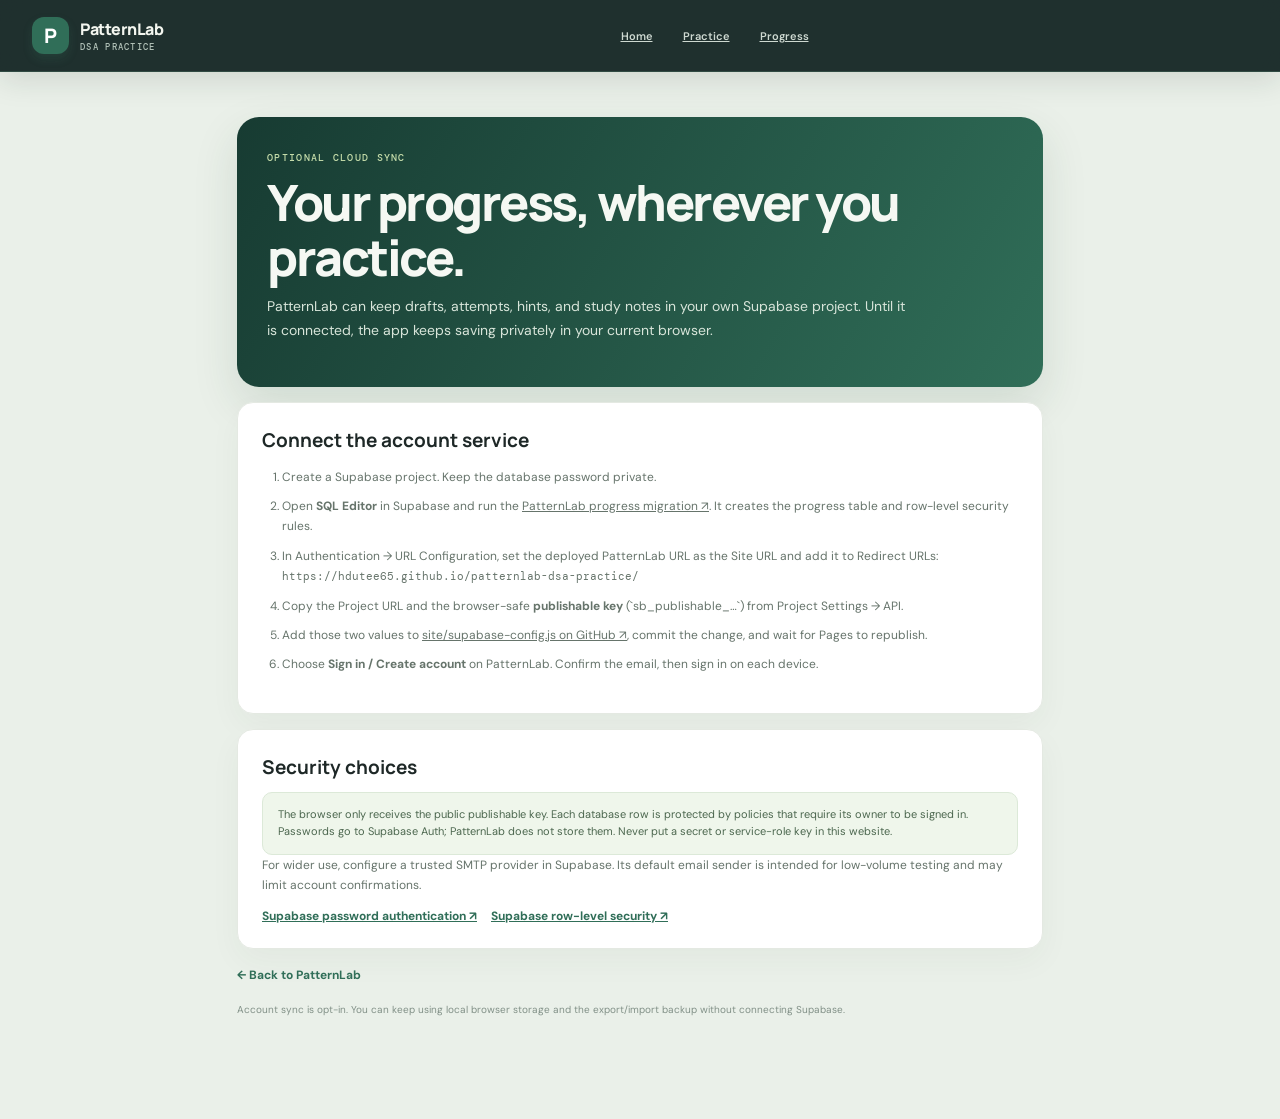
==== site/cloud-setup.html @ 3be05289 "Add account setup and JavaScript runner" ====
<!doctype html>
<html lang="en">
<head>
  <meta charset="utf-8"><meta name="viewport" content="width=device-width,initial-scale=1"><meta name="theme-color" content="#f4f5f2">
  <title>Account sync setup · PatternLab</title><link rel="preconnect" href="https://fonts.googleapis.com"><link rel="preconnect" href="https://fonts.gstatic.com" crossorigin><link rel="stylesheet" href="./styles.css">
  <style>
    .setup-page{max-width:850px;margin:45px auto;padding:0 22px 48px}.setup-hero{padding:30px;border-radius:22px;background:linear-gradient(120deg,#173b32,#306e58);color:#f5f8f3;box-shadow:0 18px 45px #1c493020}.setup-hero .section-kicker{color:#c5dcaa}.setup-hero h1{font-size:clamp(32px,6vw,50px);margin:10px 0}.setup-hero p{max-width:640px;color:#d8e5da;line-height:1.7}.setup-card{margin-top:15px;padding:24px;background:white;border:1px solid #e4e9e2;border-radius:16px;box-shadow:0 12px 32px #263b2b0b}.setup-card h2{font:700 19px Manrope;margin:0 0 12px}.setup-card p,.setup-card li{color:#66746b;font-size:12px;line-height:1.7}.setup-card ol{padding-left:20px}.setup-card li+li{margin-top:9px}.setup-card code{font:11px 'DM Mono',monospace;overflow-wrap:anywhere}.setup-code{padding:14px;background:#20292b;border-radius:10px;color:#dce8df;overflow:auto;font:11px/1.7 'DM Mono',monospace}.security-callout{padding:13px 15px;border:1px solid #dce9d8;border-radius:10px;background:#eff6eb;color:#4c674f;font-size:11px;line-height:1.6}.setup-links{display:flex;gap:14px;flex-wrap:wrap}.setup-links a,.setup-back{color:#306e58;font-size:12px;font-weight:700}.setup-back{display:inline-block;margin-top:18px;text-decoration:none}.setup-footer{margin-top:20px;color:#819087;font-size:10px}
    @media(max-width:620px){.setup-page{margin:22px auto;padding:0 14px 30px}.setup-hero,.setup-card{padding:20px}.setup-hero{border-radius:17px}}
  </style>
</head>
<body>
  <header class="topbar"><a class="brand" href="./index.html"><span class="brand-mark">P</span><span class="brand-copy"><strong>PatternLab</strong><small>DSA PRACTICE</small></span></a><nav class="main-nav" aria-label="Main navigation"><a class="nav-link" href="./index.html">Home</a><a class="nav-link" href="./practice.html">Practice</a><a class="nav-link" href="./progress.html">Progress</a></nav></header>
  <main class="setup-page">
    <section class="setup-hero"><span class="section-kicker">OPTIONAL CLOUD SYNC</span><h1>Your progress, wherever you practice.</h1><p>PatternLab can keep drafts, attempts, hints, and study notes in your own Supabase project. Until it is connected, the app keeps saving privately in your current browser.</p></section>
    <section class="setup-card"><h2>Connect the account service</h2><ol><li>Create a Supabase project. Keep the database password private.</li><li>Open <strong>SQL Editor</strong> in Supabase and run the <a href="https://github.com/hdutee65/patternlab-dsa-practice/blob/main/supabase/migrations/20261110000100_patternlab_progress.sql" target="_blank" rel="noreferrer">PatternLab progress migration ↗</a>. It creates the progress table and row-level security rules.</li><li>In Authentication → URL Configuration, set the deployed PatternLab URL as the Site URL and add it to Redirect URLs: <code>https://hdutee65.github.io/patternlab-dsa-practice/</code></li><li>Copy the Project URL and the browser-safe <strong>publishable key</strong> (`sb_publishable_…`) from Project Settings → API.</li><li>Add those two values to <a href="https://github.com/hdutee65/patternlab-dsa-practice/edit/main/site/supabase-config.js" target="_blank" rel="noreferrer">site/supabase-config.js on GitHub ↗</a>, commit the change, and wait for Pages to republish.</li><li>Choose <strong>Sign in / Create account</strong> on PatternLab. Confirm the email, then sign in on each device.</li></ol></section>
    <section class="setup-card"><h2>Security choices</h2><div class="security-callout">The browser only receives the public publishable key. Each database row is protected by policies that require its owner to be signed in. Passwords go to Supabase Auth; PatternLab does not store them. Never put a secret or service-role key in this website.</div><p>For wider use, configure a trusted SMTP provider in Supabase. Its default email sender is intended for low-volume testing and may limit account confirmations.</p><div class="setup-links"><a href="https://supabase.com/docs/guides/auth/passwords" target="_blank" rel="noreferrer">Supabase password authentication ↗</a><a href="https://supabase.com/docs/guides/database/postgres/row-level-security" target="_blank" rel="noreferrer">Supabase row-level security ↗</a></div></section>
    <a class="setup-back" href="./index.html">← Back to PatternLab</a><p class="setup-footer">Account sync is opt-in. You can keep using local browser storage and the export/import backup without connecting Supabase.</p>
  </main>
</body>
</html>
---- site/styles.css ----
@import url('https://fonts.googleapis.com/css2?family=DM+Mono:wght@400;500&family=DM+Sans:wght@400;500;600;700&family=Manrope:wght@400;500;600;700;800&display=swap');
:root{color-scheme:light;--ink:#1e2827;--muted:#77817d;--paper:#f2f4f0;--panel:#fff;--line:#e5e9e3;--green:#306e58;--mint:#eaf4ed;--lime:#cde580;--orange:#bf7148;--shadow:0 12px 30px rgba(43,57,48,.055)}*{box-sizing:border-box}body{margin:0;background:radial-gradient(ellipse at 3% 0%,#e6eee4 0,transparent 30%),var(--paper);color:var(--ink);font-family:'DM Sans',sans-serif;font-size:14px}a{color:inherit}.topbar{height:72px;padding:0 max(calc((100vw - 1400px)/2),32px);display:flex;align-items:center;justify-content:space-between;border-bottom:1px solid #e2e7e0;background:rgba(250,251,248,.84);backdrop-filter:blur(12px);position:sticky;top:0;z-index:10}.brand{display:flex;align-items:center;gap:11px;text-decoration:none}.brand-mark{width:37px;height:37px;background:var(--green);border-radius:12px;color:white;display:grid;place-items:center;font:800 20px Manrope;box-shadow:0 5px 10px #306e5838}.brand-copy{display:grid;gap:1px}.brand-copy strong{font:800 16px Manrope;letter-spacing:-.5px}.brand-copy small{font:500 9px 'DM Mono',monospace;letter-spacing:1.3px;color:var(--muted)}.topbar-center{font-size:12px;color:#64706a;display:flex;gap:9px;align-items:center}.live-dot,.library-dot{width:7px;height:7px;background:#54a179;border-radius:100%;box-shadow:0 0 0 3px #54a17920}.topbar-divider{color:#c2c9c1}.topbar-right{display:flex;align-items:center;gap:9px;font-size:12px;font-weight:600}.profile-avatar{width:31px;height:31px;border-radius:50%;display:grid;place-items:center;background:#e8e4d7;color:#566247;font:700 10px 'DM Mono',monospace}main{max-width:1400px;margin:0 auto;padding:48px 32px 28px}.welcome-row{display:flex;justify-content:space-between;align-items:flex-end;margin-bottom:29px;gap:20px}.eyebrow,.section-kicker{font:500 10px 'DM Mono',monospace;letter-spacing:1.3px;color:#738078}.eyebrow{display:flex;align-items:center;gap:9px}.eyebrow-line{height:1px;width:22px;background:#a4b995}h1,h2,p{margin-top:0}h1{font:800 clamp(34px,4vw,52px)/1.1 Manrope;letter-spacing:-2.5px;margin:14px 0 11px}h1 em{color:var(--green);font-style:normal}.welcome-copy{margin:0;color:#77817d;font-size:14px}.welcome-note{display:flex;align-items:flex-start;gap:12px;background:#edf2e9;border:1px solid #e2e9de;border-radius:14px;padding:15px 17px;width:310px;margin-bottom:2px}.note-icon{color:var(--green);font-size:18px}.welcome-note strong{font-size:12px}.welcome-note p{font-size:11px;color:#77817d;line-height:1.5;margin:4px 0 0}.stats-grid{display:grid;grid-template-columns:repeat(4,1fr);gap:13px;margin-bottom:17px}.stat-card,.panel{background:var(--panel);border:1px solid var(--line);border-radius:16px;box-shadow:var(--shadow)}.stat-card{min-height:109px;padding:16px 18px;position:relative;overflow:hidden}.stat-label,.example-label,.complexity-label{display:block;font:500 9px 'DM Mono',monospace;letter-spacing:1.1px;color:#8a948d}.stat-card strong{font:700 27px Manrope;display:block;margin:8px 0 1px;letter-spacing:-.8px}.stat-card small{color:#929b95;font-size:10px}.stat-card-accent{background:#edf4ed;border-color:#e1eade}.stat-card-accent:after{content:'◷';position:absolute;right:17px;top:18px;color:#8ba88d;font-size:26px}.practice-layout{display:grid;grid-template-columns:310px minmax(0,1fr);gap:16px;align-items:start}.library-panel{padding:20px 15px 12px;position:sticky;top:89px}.panel-heading,.progress-heading,.results-heading,.problem-topline{display:flex;align-items:center;justify-content:space-between;gap:12px}.panel-heading{padding:0 4px 14px}.panel h2,.problem-panel h2,.results-panel h2,.progress-section h2{font:700 20px Manrope;letter-spacing:-.7px;margin:5px 0 0}.count-pill{padding:5px 9px;background:#f1f4ef;border-radius:999px;color:#77817d;font:500 10px 'DM Mono',monospace}.search-box{height:39px;border:1px solid var(--line);border-radius:10px;display:flex;align-items:center;gap:9px;padding:0 11px;color:#7d8981}.search-box>span{font-size:20px;line-height:1}.search-box input{width:100%;border:0;background:none;outline:0;font:12px 'DM Sans';color:var(--ink)}.filter-row{display:flex;gap:6px;overflow:auto;padding:12px 0 9px;scrollbar-width:none}.filter-button{white-space:nowrap;border:1px solid transparent;border-radius:999px;background:#f4f6f2;padding:6px 9px;color:#748078;font:500 10px 'DM Sans';cursor:pointer}.filter-button.active{background:#e6f1e8;border-color:#d9e8da;color:var(--green);font-weight:700}.challenge-list{display:grid;gap:5px;max-height:481px;overflow:auto;padding-right:2px}.challenge-item{width:100%;border:1px solid transparent;border-radius:11px;background:transparent;text-align:left;padding:10px 10px;display:flex;align-items:center;gap:10px;cursor:pointer;color:var(--ink);transition:background .15s,border-color .15s}.challenge-item:hover{background:#f7f8f5}.challenge-item.active{background:#edf4ed;border-color:#dfe9dd}.item-index{width:27px;height:27px;flex:0 0 auto;border-radius:8px;background:#f0f3ef;color:#758079;display:grid;place-items:center;font:500 10px 'DM Mono',monospace}.challenge-item.active .item-index{background:#dceade;color:var(--green)}.item-copy{min-width:0;flex:1}.item-title{font-size:11px;font-weight:700;white-space:nowrap;overflow:hidden;text-overflow:ellipsis}.item-sub{display:flex;gap:7px;margin-top:4px;align-items:center;font-size:9px;color:#929b95}.item-status{color:#4e976e;font-size:13px}.library-foot{border-top:1px solid #edf0eb;margin-top:12px;padding:12px 3px 1px;display:flex;align-items:center;gap:8px;color:#8b958e;font-size:10px}.library-dot{width:6px;height:6px}.work-panel{display:grid;gap:14px}.problem-panel{padding:22px 23px 19px;background:linear-gradient(115deg,#fff 70%,#f7faf5)}.problem-topline{align-items:flex-start}.problem-panel h2{font-size:23px}.problem-badges{display:flex;align-items:center;gap:8px}.difficulty-pill{border-radius:999px;padding:6px 9px;background:#f1f3ef;color:#7d877f;font:500 9px 'DM Mono',monospace;text-transform:uppercase;white-space:nowrap}.difficulty-pill.easy{background:#eaf3e9;color:#3a805c}.difficulty-pill.medium{background:#fff0dd;color:#a56a2c}.source-link{font-size:10px;font-weight:700;color:var(--green);text-decoration:none;padding:6px 9px;border-radius:8px;background:#f1f6f0;white-space:nowrap}.source-link:hover{background:#e4efe4}.problem-prompt{font-size:13px;line-height:1.65;color:#66716b;margin:16px 0}.problem-bottom{display:flex;align-items:center;gap:11px;padding:12px 13px;border-radius:11px;background:#f7f8f5}.complexity-icon{width:29px;height:29px;border-radius:8px;display:grid;place-items:center;background:#e7f0e6;color:var(--green);font:italic 18px Georgia}.complexity-label{font-size:8px}.problem-bottom p{font-size:11px;color:#657169;margin:4px 0 0}.example-row{margin-top:14px;display:grid;grid-template-columns:minmax(0,1fr) 18px minmax(0,1fr);gap:8px;align-items:center}.example-row>div:not(.example-arrow){min-width:0;background:#f7f8f5;border-radius:10px;padding:9px 11px}.example-label{font-size:8px;margin-bottom:6px}.example-row code{font:10px 'DM Mono',monospace;color:#47554c;display:block;white-space:nowrap;overflow:hidden;text-overflow:ellipsis}.example-arrow{color:#93a295;text-align:center}.editor-panel{overflow:hidden}.editor-toolbar{height:47px;border-bottom:1px solid #303a3d;background:#20292b;color:#d6dfd9;display:flex;align-items:center;justify-content:space-between;padding:0 15px}.file-tab{height:100%;display:flex;align-items:center;gap:8px;border-bottom:2px solid #a9c585;padding:0 4px;font:11px 'DM Mono',monospace}.python-mark{color:#b9c777;font-weight:700}.editor-meta{display:flex;align-items:center;gap:13px}.editor-live{display:flex;align-items:center;gap:6px;color:#94a49a;font:8px 'DM Mono',monospace;letter-spacing:.6px}.editor-live span{width:6px;height:6px;border-radius:100%;background:#8bc891}.text-button{border:0;background:none;color:#b0bdb4;font:10px 'DM Sans';cursor:pointer}.text-button:hover{color:white}.editor-wrap{display:grid;grid-template-columns:43px 1fr;background:#20292b;min-height:287px;max-height:390px;overflow:auto}.line-numbers{padding:15px 10px 15px 0;text-align:right;color:#66757a;font:11px/1.7 'DM Mono',monospace;white-space:pre}.editor-wrap textarea{border:0;resize:vertical;min-height:287px;width:100%;outline:0;background:transparent;padding:15px 14px;color:#e0e8de;tab-size:4;white-space:pre;overflow:auto;font:11px/1.7 'DM Mono',monospace;caret-color:#cbdf8a}.editor-wrap textarea::selection{background:#45614f}.editor-footer{min-height:56px;border-top:1px solid #303a3d;background:#20292b;padding:9px 12px 9px 15px;display:flex;align-items:center;justify-content:space-between;gap:12px;color:#91a097;font-size:10px}.editor-actions{display:flex;align-items:center;gap:7px}.timer{display:flex;align-items:center;gap:6px;font:10px 'DM Mono',monospace;color:#becabf;padding:0 6px}.timer-dot{width:6px;height:6px;border-radius:50%;background:#7c8e81}.timer.running .timer-dot{background:#d49863;box-shadow:0 0 0 3px #d4986329}.button{border:1px solid #44514a;border-radius:8px;padding:8px 10px;background:#293431;color:#c7d1ca;font:600 10px 'DM Sans';cursor:pointer;transition:.15s}.button:hover{filter:brightness(1.15)}.button:disabled{opacity:.55;cursor:wait}.button-primary{border-color:#adc775;background:#bfd785;color:#203128;padding:9px 12px}.button-primary span+span{margin-left:8px}.button-quiet{background:transparent}.results-panel{padding:16px 18px}.results-heading{margin-bottom:11px}.results-panel h2{font-size:16px}.result-summary{font:500 10px 'DM Mono',monospace;color:#839087}.results-list{display:grid;grid-template-columns:repeat(2,minmax(0,1fr));gap:7px}.empty-result{grid-column:1/-1;border:1px dashed #dce3da;background:#fafbf9;border-radius:9px;padding:12px;display:flex;gap:8px;align-items:center;color:#8a948d;font-size:11px}.empty-check{color:#75a480}.case-card{padding:9px 10px;background:#f7f8f5;border:1px solid #edf0eb;border-radius:9px;display:flex;align-items:center;justify-content:space-between;gap:8px}.case-card.pass{background:#f0f7f0;border-color:#deebdc}.case-card.fail{background:#fbf2ed;border-color:#f0e2d9}.case-name{font-size:10px;font-weight:700}.case-detail{font:9px 'DM Mono',monospace;color:#718078;margin-top:4px;white-space:nowrap;overflow:hidden;text-overflow:ellipsis;max-width:320px}.case-mark{font-size:14px;color:#5c9a6d}.case-card.fail .case-mark{color:#bf7148}.progress-section{margin-top:16px;padding:19px 21px}.progress-heading{margin-bottom:15px}.progress-section h2{font-size:18px}.progress-caption{font-size:10px;color:#9aa39d}.category-progress{display:grid;grid-template-columns:repeat(4,minmax(0,1fr));gap:13px}.progress-card{border:1px solid #edf0eb;background:#fbfcfa;border-radius:11px;padding:12px}.progress-card-top{display:flex;justify-content:space-between;gap:8px;font-size:10px;font-weight:700}.progress-card-top span+span{font:9px 'DM Mono',monospace;color:#818d84}.progress-track{height:5px;background:#e9eee8;border-radius:9px;margin-top:10px;overflow:hidden}.progress-fill{height:100%;border-radius:9px;background:#78a47d;transition:width .45s}.progress-empty{grid-column:1/-1;padding:14px;border:1px dashed #dce3da;border-radius:10px;color:#8b958e;font-size:11px;text-align:center}.site-footer{display:flex;justify-content:space-between;padding:19px 3px 0;color:#98a19b;font-size:10px}.toast{position:fixed;bottom:21px;left:50%;transform:translate(-50%,15px);padding:11px 15px;background:#26332b;color:#f4f7f2;border-radius:10px;box-shadow:0 12px 30px #18271e40;opacity:0;pointer-events:none;transition:.22s;z-index:20;font-size:11px}.toast.visible{opacity:1;transform:translate(-50%,0)}.sr-only{position:absolute;width:1px;height:1px;padding:0;margin:-1px;overflow:hidden;clip:rect(0,0,0,0);white-space:nowrap;border:0}button:focus-visible,a:focus-visible,input:focus-visible,textarea:focus-visible{outline:2px solid #80a98a;outline-offset:2px}
@media(max-width:1000px){.practice-layout{grid-template-columns:270px minmax(0,1fr)}.category-progress{grid-template-columns:repeat(2,minmax(0,1fr))}.profile-name{display:none}}
@media(max-width:760px){.topbar{height:62px;padding:0 18px}.topbar-center{display:none}main{padding:30px 16px 22px}.welcome-row{align-items:flex-start;flex-direction:column}.welcome-note{width:100%}.stats-grid{grid-template-columns:repeat(2,1fr);gap:9px}.stat-card{min-height:96px;padding:13px}.practice-layout{grid-template-columns:1fr}.library-panel{position:static}.challenge-list{max-height:230px;grid-template-columns:repeat(2,minmax(0,1fr));align-content:start}.challenge-item{padding:8px}.problem-panel{padding:17px}.problem-panel h2{font-size:19px}.editor-footer{align-items:flex-start;flex-direction:column}.editor-actions{width:100%;justify-content:flex-end;flex-wrap:wrap}.results-list{grid-template-columns:1fr}.category-progress{grid-template-columns:repeat(2,minmax(0,1fr))}.progress-section{padding:16px}.progress-caption{max-width:120px;text-align:right;line-height:1.4}.site-footer{gap:9px;flex-direction:column}}
@media(max-width:420px){.problem-badges{flex-direction:column;align-items:flex-end}.example-row{grid-template-columns:minmax(0,1fr) 13px minmax(0,1fr)}.example-row>div:not(.example-arrow){padding:8px}.category-progress{grid-template-columns:1fr}.challenge-list{grid-template-columns:1fr}.editor-actions{justify-content:flex-start}.timer{padding-left:0}}

.student-section{margin-top:16px;padding:21px}.student-section h2{font-size:18px;margin:7px 0 0}.student-pack-link{font-size:11px;color:var(--green);font-weight:700;text-decoration:none}.student-pack-link:hover{text-decoration:underline}.student-cards{display:grid;grid-template-columns:repeat(3,minmax(0,1fr));gap:12px}.student-card{display:flex;gap:11px;padding:15px;border:1px solid #e9eee7;border-radius:12px;background:linear-gradient(140deg,#fbfcfa,#f6f8f4);min-height:138px}.student-icon{flex:0 0 34px;width:34px;height:34px;border-radius:10px;display:grid;place-items:center;background:#e7efe8;color:#315f4f;font:700 10px 'DM Mono',monospace}.azure-icon{background:#e8eff7;color:#416a96}.learn-icon{background:#f4ede3;color:#9e6e36;font-size:18px}.student-card strong{font-size:12px}.student-card p{font-size:10px;line-height:1.6;color:#718078;margin:7px 0}.student-card a{font-size:10px;font-weight:700;color:var(--green);text-decoration:none}.student-card a:hover{text-decoration:underline}.student-footnote{font-size:9px;color:#909b93;margin:13px 0 0}@media(max-width:760px){.student-section{padding:16px}.student-section .progress-heading{align-items:flex-start;flex-direction:column;gap:9px}.student-cards{grid-template-columns:1fr}.student-card{min-height:0}}

/* Study memory and guided-practice panels */
.tutor-panel{padding:19px 21px;background:linear-gradient(145deg,#fff 0%,#f6faf5 100%);border-color:#e1ebe0}.tutor-heading,.tutor-actions,.reflection-footer{display:flex;align-items:center;justify-content:space-between;gap:12px}.tutor-heading{margin-bottom:14px}.tutor-heading h2{font-size:18px;margin:6px 0 0}.tutor-badge{font:9px 'DM Mono',monospace;letter-spacing:.08em;color:#467360;background:#eaf2e9;padding:7px 9px;border-radius:20px}.tutor-observation{white-space:pre-line;padding:12px 14px;border-left:3px solid #78a47d;background:#f3f7f1;border-radius:0 10px 10px 0;color:#394a3e;font-size:12px;line-height:1.65}.tutor-question{margin:15px 0 10px}.tutor-label{font:9px 'DM Mono',monospace;letter-spacing:.1em;color:#89958b}.tutor-label span{letter-spacing:0;text-transform:none;font-family:inherit}.tutor-question p{font-size:12px;line-height:1.6;color:#34443a;margin:6px 0}.tutor-actions{justify-content:flex-start}.hint-count{font-size:10px;color:#87928a}.connection-block{margin-top:16px}.connection-list{display:grid;grid-template-columns:repeat(2,minmax(0,1fr));gap:9px;margin-top:8px}.connection-card{appearance:none;text-align:left;background:#fff;border:1px solid #e7ede5;border-radius:10px;padding:10px 12px;cursor:pointer;transition:transform .15s,border-color .15s}.connection-card:hover{transform:translateY(-1px);border-color:#9db9a0}.connection-card strong{display:block;font-size:11px;color:#334238}.connection-card strong span{color:#7da181}.connection-card small{display:block;color:#758178;font-size:10px;line-height:1.5;margin-top:5px}.reflection-block{margin-top:16px;padding-top:14px;border-top:1px solid #e9eee7}.reflection-block textarea{display:block;width:100%;resize:vertical;min-height:58px;margin-top:7px;border:1px solid #e3e9e1;border-radius:9px;padding:10px 11px;font:11px inherit;color:#35433a;background:#fff}.reflection-footer{margin-top:7px}.reflection-footer>span{font-size:10px;color:#8a958c}.tutor-panel button:disabled{opacity:.6;cursor:default}.memory-tools{display:flex;gap:7px;align-items:center}.import-button{display:inline-flex;align-items:center;cursor:pointer}.memory-note{font-size:10px;color:#8c978f;margin:6px 0 0}.activity-heading{display:flex;align-items:center;justify-content:space-between;margin:20px 0 8px}.activity-list{display:grid;grid-template-columns:repeat(2,minmax(0,1fr));gap:8px}.activity-item{display:flex;gap:9px;align-items:flex-start;padding:10px 11px;border:1px solid #edf0eb;background:#fbfcfa;border-radius:10px}.activity-dot{width:7px;height:7px;flex:0 0 7px;border-radius:50%;margin-top:4px;background:#79a17d}.activity-item strong{display:block;font-size:10px;color:#455248}.activity-item small{display:block;margin-top:4px;font-size:9px;color:#929c94}.progress-section .progress-heading{align-items:center}.progress-section .progress-heading>div:first-child{min-width:0}.progress-section .progress-heading .memory-tools{flex-shrink:0}
@media(max-width:760px){.connection-list,.activity-list{grid-template-columns:1fr}.progress-section .progress-heading{align-items:flex-start;flex-direction:column;gap:10px}.memory-tools{flex-wrap:wrap}.tutor-panel{padding:16px}}
.tutor-principle{margin-top:12px;padding:10px 12px;background:#fff;border:1px solid #e9eee7;border-radius:9px}.tutor-principle p{font-size:11px;color:#607066;line-height:1.55;margin:5px 0 0}

/* Clear page navigation and a real home dashboard */
[hidden]{display:none!important}.topbar{gap:18px}.main-nav{display:flex;align-items:center;gap:4px;margin:0 auto}.nav-link{border:1px solid transparent;background:transparent;border-radius:9px;padding:9px 12px;color:#758078;font:600 11px 'DM Sans',sans-serif;cursor:pointer;white-space:nowrap}.nav-link:hover{background:#f1f4ef;color:#35483c}.nav-link.active{background:#e8f1e7;border-color:#dfeadd;color:var(--green)}.hero-actions{display:flex;align-items:center;gap:12px;margin-top:19px}.hero-actions .button{font-size:12px;padding:11px 14px}.hero-secondary{border:0;background:transparent;color:var(--green);font:700 11px 'DM Sans',sans-serif;cursor:pointer;padding:10px 4px}.hero-secondary:hover{text-decoration:underline}.home-dashboard{display:grid;gap:14px;margin-bottom:18px}.resume-card{display:flex;align-items:center;gap:14px;padding:16px 18px;background:#fff;border:1px solid var(--line);border-radius:16px;box-shadow:var(--shadow)}.resume-icon{width:41px;height:41px;border-radius:12px;display:grid;place-items:center;background:#eaf3e9;color:var(--green);font-size:21px}.resume-copy{flex:1;min-width:0}.resume-copy h2{font:700 17px Manrope;letter-spacing:-.5px;margin:5px 0}.resume-copy p{font-size:11px;color:#7c8780;margin:0;line-height:1.5}.resume-card .button{font-size:11px;white-space:nowrap}.home-shortcuts{display:grid;grid-template-columns:repeat(3,minmax(0,1fr));gap:12px}.shortcut-card{position:relative;min-height:118px;text-align:left;display:flex;flex-direction:column;align-items:flex-start;gap:8px;padding:15px;background:linear-gradient(135deg,#fff,#f8faf7);border:1px solid var(--line);border-radius:14px;cursor:pointer;transition:transform .16s,border-color .16s,box-shadow .16s}.shortcut-card:hover{transform:translateY(-2px);border-color:#b7cbb6;box-shadow:0 9px 20px #2b39300c}.shortcut-symbol{width:28px;height:28px;display:grid;place-items:center;border-radius:9px;background:#eaf2e9;color:var(--green);font-size:15px}.shortcut-card strong{font:700 12px Manrope;color:#2e3b34}.shortcut-card small{font-size:10px;color:#849087}.shortcut-arrow{position:absolute;right:14px;top:18px;color:#7da181}.patterns-view{padding:22px}.patterns-heading{display:flex;justify-content:space-between;align-items:flex-start;gap:18px;margin-bottom:18px}.patterns-heading h2{font:700 24px Manrope;letter-spacing:-.8px;margin:6px 0}.patterns-heading p{font-size:12px;color:#79847c;margin:0;line-height:1.6}.pattern-catalog{display:grid;grid-template-columns:repeat(2,minmax(0,1fr));gap:13px}.pattern-group{padding:15px;border:1px solid #e9eee7;border-radius:13px;background:#fcfdfb}.pattern-group-heading{display:flex;justify-content:space-between;padding:0 2px 10px}.pattern-group-heading h3{font:700 15px Manrope;letter-spacing:-.3px;margin:5px 0}.pattern-group-heading p{font-size:10px;line-height:1.5;color:#839087;margin:0}.pattern-problem-list{display:grid;gap:6px}.pattern-problem{width:100%;display:flex;align-items:center;justify-content:space-between;gap:8px;text-align:left;border:1px solid #edf0eb;background:#fff;border-radius:9px;padding:10px 11px;color:#37443b;cursor:pointer}.pattern-problem:hover{border-color:#b9ceb8;background:#f8fbf7}.pattern-problem strong{display:block;font-size:11px}.pattern-problem small{display:block;margin-top:4px;color:#8a958d;font:9px 'DM Mono',monospace}.pattern-problem>span+span{color:var(--green);font-size:14px}.file-warning{padding:10px 16px;text-align:center;background:#fff5df;border-bottom:1px solid #f0e3c0;color:#785928;font-size:12px}.file-warning a{font-weight:700;color:#5e7d48}
@media(max-width:1000px){.topbar{gap:10px}.main-nav{gap:1px}.nav-link{padding:8px 9px}.topbar-center{font-size:10px}.pattern-catalog{grid-template-columns:1fr}}
@media(max-width:760px){.topbar{height:auto;min-height:0;padding:10px 14px;display:flex;flex-wrap:wrap;gap:8px 10px}.brand{order:1}.topbar-right{order:2;margin-left:auto}.main-nav{order:3;width:100%;margin:0;justify-content:space-between;border-top:1px solid #edf0eb;padding-top:7px}.nav-link{flex:1;padding:9px 5px;font-size:11px}.topbar-center{display:none}.welcome-row{padding-top:4px}.hero-actions{flex-wrap:wrap}.home-shortcuts{grid-template-columns:1fr}.shortcut-card{min-height:88px}.resume-card{align-items:flex-start;flex-wrap:wrap}.resume-copy{flex-basis:calc(100% - 58px)}.resume-card>.button{margin-left:55px}.patterns-view{padding:16px}.patterns-heading{flex-direction:column}.patterns-heading h2{font-size:20px}.pattern-catalog{grid-template-columns:1fr}.pattern-group{padding:13px}}
@media(max-width:420px){.nav-link{font-size:10px}.hero-actions{align-items:flex-start;flex-direction:column}.resume-card>.button{margin-left:0}.resume-card{gap:10px}}

/* Ambient Unsplash photo rotation, kept faint behind readable cards. */
body{isolation:isolate;background:#e9eee8;position:relative;min-height:100vh}
body::before,body::after{content:"";position:fixed;inset:0;z-index:-1;pointer-events:none;background-position:center;background-size:cover;opacity:0;transform:scale(1.03);animation:scenery 32s ease-in-out infinite}
body::before{background-image:linear-gradient(135deg,rgba(237,243,236,.82),rgba(242,244,240,.91)),url("https://images.unsplash.com/photo-1470770841072-f978cf4d019e?auto=format&fit=crop&w=2000&q=75");animation-delay:0s}
body::after{background-image:linear-gradient(135deg,rgba(237,243,236,.82),rgba(242,244,240,.91)),url("https://images.unsplash.com/photo-1500530855697-b586d89ba3ee?auto=format&fit=crop&w=2000&q=75");animation-delay:16s}
@keyframes scenery{0%,8%,50%,58%,100%{opacity:0;transform:scale(1.03)}16%,42%{opacity:.34;transform:scale(1)} }
.topbar{background:rgba(250,251,248,.78)}
.pattern-search{max-width:420px;margin:0 0 16px}
.pattern-problem[hidden],.pattern-group[hidden]{display:none}
.pattern-problem{text-decoration:none}
.shortcut-card{text-decoration:none;color:inherit}
.button-primary{text-decoration:none;display:inline-flex;align-items:center;justify-content:center}
.hero-secondary{text-decoration:none}
@media(max-width:760px){
  main{padding:26px 14px 22px;overflow:hidden}
  .topbar{position:sticky;padding:9px 12px;gap:7px}
  .main-nav{gap:4px;padding-top:6px}
  .nav-link{min-width:0;padding:9px 3px;font-size:10px;text-align:center}
  .topbar-right{gap:6px}
  .profile-avatar{width:29px;height:29px}
  .stats-grid{gap:8px}
  .stat-card{min-width:0}
  .practice-layout,.work-panel,.panel,.pattern-group{min-width:0}
  .problem-topline{flex-wrap:wrap}
  .editor-toolbar{padding:0 10px;gap:6px}
  .editor-meta{gap:7px}
  .editor-live{font-size:7px}
  .editor-wrap{grid-template-columns:32px minmax(0,1fr)}
  .editor-wrap textarea{min-width:0;font-size:12px}
  .editor-footer{padding:10px;gap:9px}
  .editor-actions{justify-content:flex-start}
  .editor-actions .button{min-height:38px}
  .memory-tools{width:100%}
}
@media(max-width:360px){
  .brand-copy strong{font-size:14px}
  .brand-copy small{font-size:8px}
  .nav-link{font-size:9px}
  .topbar{padding-inline:9px}
  .example-row{gap:4px}
  .example-row code{font-size:9px}
  .editor-live{display:none}
}
@media(prefers-reduced-motion:reduce){body::before,body::after{animation:none;opacity:.12;transform:none}.shortcut-card,.connection-card{transition:none}}

/* Account, language selection, and visual polish */
.topbar{background:rgba(19,36,34,.94);border-bottom-color:#304b43;color:#edf5ef;box-shadow:0 8px 30px #18282120}
.brand-copy strong{color:#f3f6ef}.brand-copy small,.topbar-center{color:#b1c1b7}.nav-link{color:#ced9d1}.nav-link:hover,.nav-link.active{background:#2c4940;border-color:#426756;color:#e9f4e8}.profile-avatar{background:#cde580;color:#1e382e}.account-trigger{display:flex;align-items:center;gap:9px;border:1px solid #496257;border-radius:999px;padding:5px 12px 5px 5px;background:#243a34;color:#edf5ef;cursor:pointer;font:600 11px 'DM Sans',sans-serif;max-width:220px}.account-trigger:hover{background:#304c42}.profile-name{overflow:hidden;text-overflow:ellipsis;white-space:nowrap}
body{background-color:#eaf0e9}body::before{filter:saturate(.78)}body::after{filter:saturate(.78)}main{padding-top:42px}.welcome-row{position:relative;isolation:isolate;overflow:hidden;border-radius:25px;padding:38px 40px;margin-bottom:20px;background:linear-gradient(110deg,rgba(19,45,40,.96),rgba(32,77,63,.9) 60%,rgba(39,94,76,.77)),url('https://images.unsplash.com/photo-1470770841072-f978cf4d019e?auto=format&fit=crop&w=2000&q=80') center 52%/cover;color:#f3f7ef;box-shadow:0 20px 50px #1d483421}.welcome-row h1{font-size:clamp(40px,5vw,64px);letter-spacing:-3.2px}.welcome-row h1 em{color:#cce786}.welcome-row .eyebrow,.welcome-row .welcome-copy{color:#d1ded3}.welcome-row .eyebrow-line{background:#cce786}.welcome-note{background:#f1f7eced;border-color:#ffffff75;box-shadow:0 14px 30px #142e272b}
.account-dialog{width:min(520px,calc(100% - 28px));max-width:none;padding:0;border:1px solid #dce7dc;border-radius:23px;background:#f7faf5;color:var(--ink);box-shadow:0 28px 100px #11231db0}.account-dialog::backdrop{background:#10241fcc;backdrop-filter:blur(5px)}.account-dialog-inner{padding:30px}.dialog-close-form{position:absolute;right:14px;top:12px}.dialog-close{border:0;border-radius:50%;width:34px;height:34px;background:#e9f0e8;color:#44564b;font-size:23px;line-height:1;cursor:pointer}.account-kicker{display:block;color:#64836d;font:600 9px 'DM Mono',monospace;letter-spacing:1.4px}.account-dialog h2{margin:9px 34px 8px 0;font:800 27px/1.15 Manrope;letter-spacing:-1px}.account-intro{color:#718078;font-size:12px;line-height:1.6;margin-bottom:18px}.account-status{padding:11px 12px;border:1px solid #d9e5d7;border-radius:11px;background:#eef5ec;color:#506c56;font-size:11px;line-height:1.5}.account-status[data-kind="error"]{background:#fff0ec;border-color:#f1d6cc;color:#9d503c}.auth-mode-toggle{display:grid;grid-template-columns:1fr 1fr;padding:4px;background:#e9efe7;border-radius:11px;margin:16px 0}.auth-mode{border:0;border-radius:8px;background:transparent;padding:9px;color:#6f7c73;font:700 11px 'DM Sans';cursor:pointer}.auth-mode.active{background:#fff;color:#315d49;box-shadow:0 2px 8px #25372b17}.account-form{display:grid;gap:12px}.account-form label{display:grid;gap:6px;color:#506258;font-size:10px;font-weight:700}.account-form input{width:100%;padding:11px 12px;border:1px solid #dce5dc;border-radius:9px;background:white;color:#24332b;font:12px 'DM Sans'}.account-form input:focus{border-color:#80a98a;outline:2px solid #80a98a33}.account-submit{width:100%;min-height:41px;margin-top:4px;font-size:12px}.account-submit:disabled{cursor:progress}.signed-in-card{display:flex;align-items:center;justify-content:space-between;gap:12px;padding:13px;border:1px solid #dce8d9;background:white;border-radius:12px}.signed-in-card strong,.signed-in-card small{display:block;margin-top:5px}.signed-in-card strong{font-size:12px}.signed-in-card small{max-width:255px;color:#738078;font-size:10px;line-height:1.4}.account-privacy{margin:15px 0 0;color:#8a958e;font-size:9px;line-height:1.55}.language-select-wrap select{max-width:195px;border:1px solid #475850;border-radius:7px;background:#273533;color:#dae4dc;padding:6px 23px 6px 8px;font:9px 'DM Sans';cursor:pointer}.language-select-wrap select:focus{outline:2px solid #93b27b}.language-callout{padding:10px 14px;background:#f1f7e8;color:#516649;border-bottom:1px solid #e1ead9;font-size:11px;line-height:1.55}.language-callout a{display:inline-block;margin-left:5px;color:#315f4b;font-weight:700}.language-callout[hidden]{display:none!important}.editor-live{white-space:nowrap}.editor-live:not(.runtime-ready) span{background:#d9a46a}.stat-card small{line-height:1.4}.library-foot{flex-wrap:wrap}.site-footer{border-top:1px solid #dfe7df;margin-top:21px;padding-top:16px}.patterns-view,.progress-section,.student-section{box-shadow:0 18px 45px #314b3510}.shortcut-card,.pattern-problem,.button,.nav-link,.account-trigger{transition:transform .16s ease,background .16s ease,border-color .16s ease,box-shadow .16s ease}.shortcut-card:hover,.pattern-problem:hover{transform:translateY(-2px)}
@media(max-width:760px){.welcome-row{padding:26px 20px;border-radius:20px}.welcome-row h1{font-size:clamp(38px,11vw,52px)}.account-trigger{padding:4px 9px 4px 4px;font-size:10px}.profile-name{max-width:125px}.account-dialog-inner{padding:26px 20px 21px}.language-select-wrap select{max-width:145px;font-size:8px}.editor-toolbar{height:auto;min-height:48px;flex-wrap:wrap;padding-top:7px;padding-bottom:7px}.editor-meta{flex-wrap:wrap;justify-content:flex-end}.editor-live{font-size:7px}}
@media(prefers-reduced-motion:reduce){.shortcut-card:hover,.pattern-problem:hover{transform:none}}
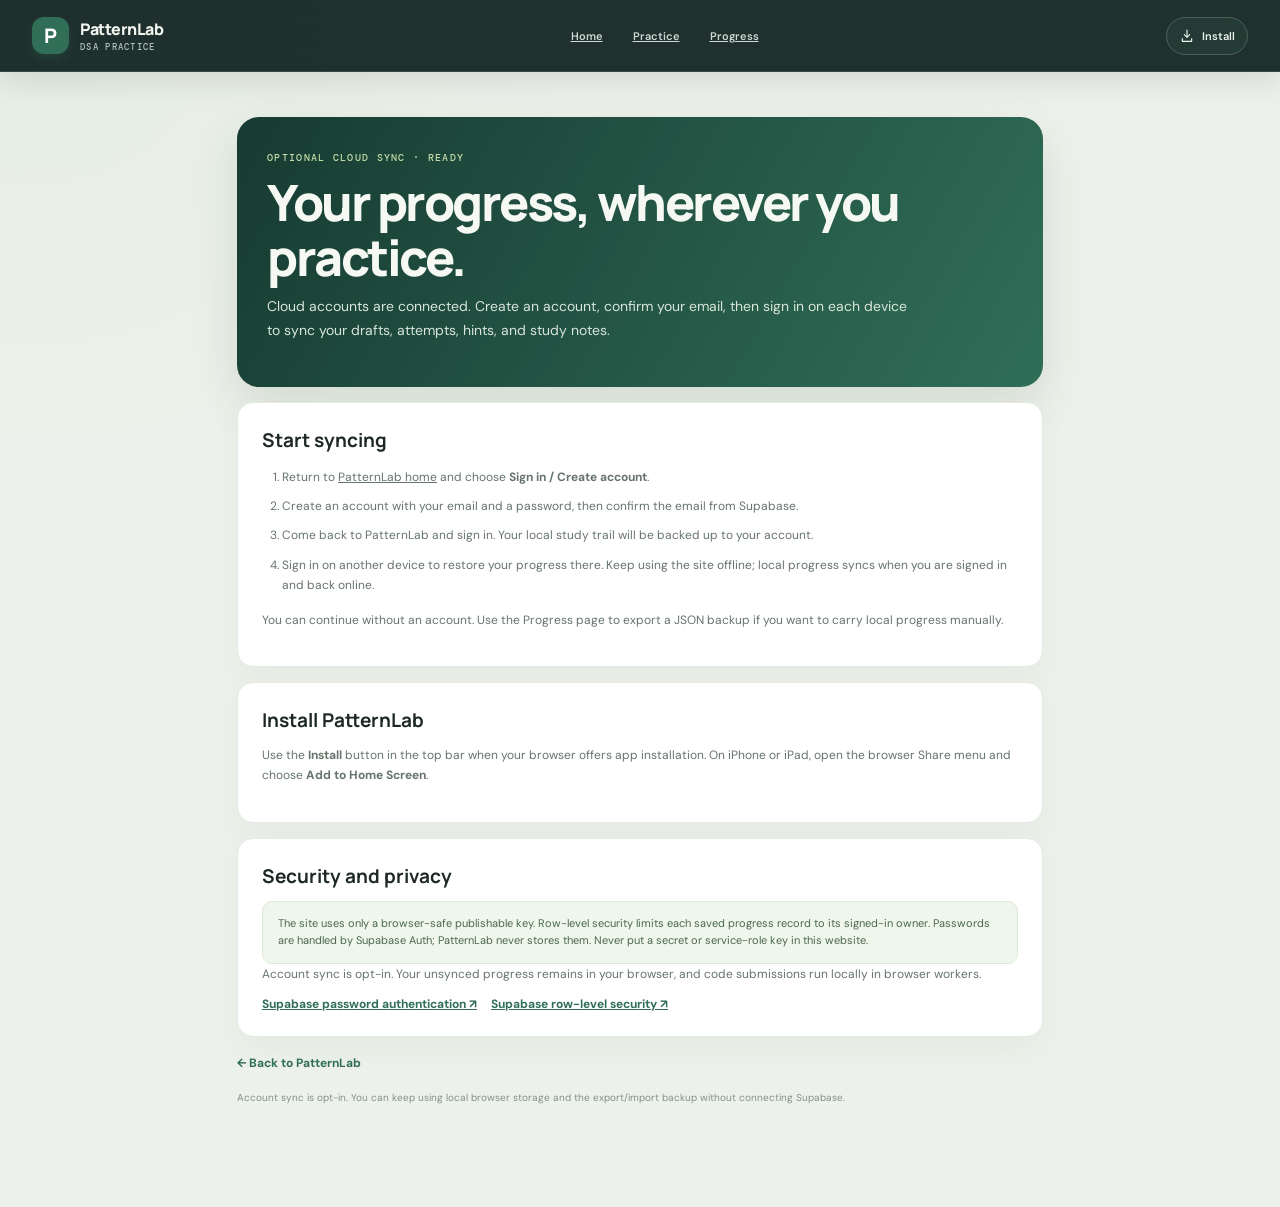
==== commit 59b17c24: "Make PatternLab installable and available offline" ====
--- a/site/cloud-setup.html
+++ b/site/cloud-setup.html
@@ -1,20 +1,24 @@
 <!doctype html>
 <html lang="en">
 <head>
-  <meta charset="utf-8"><meta name="viewport" content="width=device-width,initial-scale=1"><meta name="theme-color" content="#f4f5f2">
-  <title>Account sync setup · PatternLab</title><link rel="preconnect" href="https://fonts.googleapis.com"><link rel="preconnect" href="https://fonts.gstatic.com" crossorigin><link rel="stylesheet" href="./styles.css">
+  <meta charset="utf-8"><meta name="viewport" content="width=device-width,initial-scale=1"><meta name="theme-color" content="#132420">
+  <title>Account sync setup · PatternLab</title><link rel="preconnect" href="https://fonts.googleapis.com"><link rel="preconnect" href="https://fonts.gstatic.com" crossorigin><link rel="stylesheet" href="./styles.css"><link rel="manifest" href="./manifest.webmanifest"><link rel="icon" href="./icons/patternlab.svg" type="image/svg+xml">
   <style>
     .setup-page{max-width:850px;margin:45px auto;padding:0 22px 48px}.setup-hero{padding:30px;border-radius:22px;background:linear-gradient(120deg,#173b32,#306e58);color:#f5f8f3;box-shadow:0 18px 45px #1c493020}.setup-hero .section-kicker{color:#c5dcaa}.setup-hero h1{font-size:clamp(32px,6vw,50px);margin:10px 0}.setup-hero p{max-width:640px;color:#d8e5da;line-height:1.7}.setup-card{margin-top:15px;padding:24px;background:white;border:1px solid #e4e9e2;border-radius:16px;box-shadow:0 12px 32px #263b2b0b}.setup-card h2{font:700 19px Manrope;margin:0 0 12px}.setup-card p,.setup-card li{color:#66746b;font-size:12px;line-height:1.7}.setup-card ol{padding-left:20px}.setup-card li+li{margin-top:9px}.setup-card code{font:11px 'DM Mono',monospace;overflow-wrap:anywhere}.setup-code{padding:14px;background:#20292b;border-radius:10px;color:#dce8df;overflow:auto;font:11px/1.7 'DM Mono',monospace}.security-callout{padding:13px 15px;border:1px solid #dce9d8;border-radius:10px;background:#eff6eb;color:#4c674f;font-size:11px;line-height:1.6}.setup-links{display:flex;gap:14px;flex-wrap:wrap}.setup-links a,.setup-back{color:#306e58;font-size:12px;font-weight:700}.setup-back{display:inline-block;margin-top:18px;text-decoration:none}.setup-footer{margin-top:20px;color:#819087;font-size:10px}
     @media(max-width:620px){.setup-page{margin:22px auto;padding:0 14px 30px}.setup-hero,.setup-card{padding:20px}.setup-hero{border-radius:17px}}
   </style>
 </head>
 <body>
-  <header class="topbar"><a class="brand" href="./index.html"><span class="brand-mark">P</span><span class="brand-copy"><strong>PatternLab</strong><small>DSA PRACTICE</small></span></a><nav class="main-nav" aria-label="Main navigation"><a class="nav-link" href="./index.html">Home</a><a class="nav-link" href="./practice.html">Practice</a><a class="nav-link" href="./progress.html">Progress</a></nav></header>
-  <main class="setup-page">
-    <section class="setup-hero"><span class="section-kicker">OPTIONAL CLOUD SYNC</span><h1>Your progress, wherever you practice.</h1><p>PatternLab can keep drafts, attempts, hints, and study notes in your own Supabase project. Until it is connected, the app keeps saving privately in your current browser.</p></section>
-    <section class="setup-card"><h2>Connect the account service</h2><ol><li>Create a Supabase project. Keep the database password private.</li><li>Open <strong>SQL Editor</strong> in Supabase and run the <a href="https://github.com/hdutee65/patternlab-dsa-practice/blob/main/supabase/migrations/20261110000100_patternlab_progress.sql" target="_blank" rel="noreferrer">PatternLab progress migration ↗</a>. It creates the progress table and row-level security rules.</li><li>In Authentication → URL Configuration, set the deployed PatternLab URL as the Site URL and add it to Redirect URLs: <code>https://hdutee65.github.io/patternlab-dsa-practice/</code></li><li>Copy the Project URL and the browser-safe <strong>publishable key</strong> (`sb_publishable_…`) from Project Settings → API.</li><li>Add those two values to <a href="https://github.com/hdutee65/patternlab-dsa-practice/edit/main/site/supabase-config.js" target="_blank" rel="noreferrer">site/supabase-config.js on GitHub ↗</a>, commit the change, and wait for Pages to republish.</li><li>Choose <strong>Sign in / Create account</strong> on PatternLab. Confirm the email, then sign in on each device.</li></ol></section>
-    <section class="setup-card"><h2>Security choices</h2><div class="security-callout">The browser only receives the public publishable key. Each database row is protected by policies that require its owner to be signed in. Passwords go to Supabase Auth; PatternLab does not store them. Never put a secret or service-role key in this website.</div><p>For wider use, configure a trusted SMTP provider in Supabase. Its default email sender is intended for low-volume testing and may limit account confirmations.</p><div class="setup-links"><a href="https://supabase.com/docs/guides/auth/passwords" target="_blank" rel="noreferrer">Supabase password authentication ↗</a><a href="https://supabase.com/docs/guides/database/postgres/row-level-security" target="_blank" rel="noreferrer">Supabase row-level security ↗</a></div></section>
+  <a class="skip-link" href="#main-content">Skip to content</a>
+  <header class="topbar"><a class="brand" href="./index.html"><span class="brand-mark">P</span><span class="brand-copy"><strong>PatternLab</strong><small>DSA PRACTICE</small></span></a><nav class="main-nav" aria-label="Main navigation"><a class="nav-link" href="./index.html">Home</a><a class="nav-link" href="./practice.html">Practice</a><a class="nav-link" href="./progress.html">Progress</a></nav><button class="install-app-button" id="install-app" type="button" aria-label="Install PatternLab" title="Install PatternLab" hidden><svg viewBox="0 0 24 24" aria-hidden="true"><path d="M12 3v11m0 0 4-4m-4 4-4-4M5 16v4h14v-4"/></svg><span>Install</span></button></header>
+  <div class="connection-banner" id="connection-banner" role="status" aria-live="polite" hidden><span class="offline-pulse" aria-hidden="true"></span>Offline mode · your local progress is still saved</div>
+  <main id="main-content" class="setup-page">
+    <section class="setup-hero"><span class="section-kicker">OPTIONAL CLOUD SYNC · READY</span><h1>Your progress, wherever you practice.</h1><p>Cloud accounts are connected. Create an account, confirm your email, then sign in on each device to sync your drafts, attempts, hints, and study notes.</p></section>
+    <section class="setup-card"><h2>Start syncing</h2><ol><li>Return to <a href="./index.html">PatternLab home</a> and choose <strong>Sign in / Create account</strong>.</li><li>Create an account with your email and a password, then confirm the email from Supabase.</li><li>Come back to PatternLab and sign in. Your local study trail will be backed up to your account.</li><li>Sign in on another device to restore your progress there. Keep using the site offline; local progress syncs when you are signed in and back online.</li></ol><p>You can continue without an account. Use the Progress page to export a JSON backup if you want to carry local progress manually.</p></section>
+    <section class="setup-card"><h2>Install PatternLab</h2><p>Use the <strong>Install</strong> button in the top bar when your browser offers app installation. On iPhone or iPad, open the browser Share menu and choose <strong>Add to Home Screen</strong>.</p></section>
+    <section class="setup-card"><h2>Security and privacy</h2><div class="security-callout">The site uses only a browser-safe publishable key. Row-level security limits each saved progress record to its signed-in owner. Passwords are handled by Supabase Auth; PatternLab never stores them. Never put a secret or service-role key in this website.</div><p>Account sync is opt-in. Your unsynced progress remains in your browser, and code submissions run locally in browser workers.</p><div class="setup-links"><a href="https://supabase.com/docs/guides/auth/passwords" target="_blank" rel="noreferrer">Supabase password authentication ↗</a><a href="https://supabase.com/docs/guides/database/postgres/row-level-security" target="_blank" rel="noreferrer">Supabase row-level security ↗</a></div></section>
     <a class="setup-back" href="./index.html">← Back to PatternLab</a><p class="setup-footer">Account sync is opt-in. You can keep using local browser storage and the export/import backup without connecting Supabase.</p>
   </main>
+  <script src="./pwa.js"></script>
 </body>
 </html>
--- a/site/styles.css
+++ b/site/styles.css
@@ -69,3 +69,40 @@
 .account-dialog{width:min(520px,calc(100% - 28px));max-width:none;padding:0;border:1px solid #dce7dc;border-radius:23px;background:#f7faf5;color:var(--ink);box-shadow:0 28px 100px #11231db0}.account-dialog::backdrop{background:#10241fcc;backdrop-filter:blur(5px)}.account-dialog-inner{padding:30px}.dialog-close-form{position:absolute;right:14px;top:12px}.dialog-close{border:0;border-radius:50%;width:34px;height:34px;background:#e9f0e8;color:#44564b;font-size:23px;line-height:1;cursor:pointer}.account-kicker{display:block;color:#64836d;font:600 9px 'DM Mono',monospace;letter-spacing:1.4px}.account-dialog h2{margin:9px 34px 8px 0;font:800 27px/1.15 Manrope;letter-spacing:-1px}.account-intro{color:#718078;font-size:12px;line-height:1.6;margin-bottom:18px}.account-status{padding:11px 12px;border:1px solid #d9e5d7;border-radius:11px;background:#eef5ec;color:#506c56;font-size:11px;line-height:1.5}.account-status[data-kind="error"]{background:#fff0ec;border-color:#f1d6cc;color:#9d503c}.auth-mode-toggle{display:grid;grid-template-columns:1fr 1fr;padding:4px;background:#e9efe7;border-radius:11px;margin:16px 0}.auth-mode{border:0;border-radius:8px;background:transparent;padding:9px;color:#6f7c73;font:700 11px 'DM Sans';cursor:pointer}.auth-mode.active{background:#fff;color:#315d49;box-shadow:0 2px 8px #25372b17}.account-form{display:grid;gap:12px}.account-form label{display:grid;gap:6px;color:#506258;font-size:10px;font-weight:700}.account-form input{width:100%;padding:11px 12px;border:1px solid #dce5dc;border-radius:9px;background:white;color:#24332b;font:12px 'DM Sans'}.account-form input:focus{border-color:#80a98a;outline:2px solid #80a98a33}.account-submit{width:100%;min-height:41px;margin-top:4px;font-size:12px}.account-submit:disabled{cursor:progress}.signed-in-card{display:flex;align-items:center;justify-content:space-between;gap:12px;padding:13px;border:1px solid #dce8d9;background:white;border-radius:12px}.signed-in-card strong,.signed-in-card small{display:block;margin-top:5px}.signed-in-card strong{font-size:12px}.signed-in-card small{max-width:255px;color:#738078;font-size:10px;line-height:1.4}.account-privacy{margin:15px 0 0;color:#8a958e;font-size:9px;line-height:1.55}.language-select-wrap select{max-width:195px;border:1px solid #475850;border-radius:7px;background:#273533;color:#dae4dc;padding:6px 23px 6px 8px;font:9px 'DM Sans';cursor:pointer}.language-select-wrap select:focus{outline:2px solid #93b27b}.language-callout{padding:10px 14px;background:#f1f7e8;color:#516649;border-bottom:1px solid #e1ead9;font-size:11px;line-height:1.55}.language-callout a{display:inline-block;margin-left:5px;color:#315f4b;font-weight:700}.language-callout[hidden]{display:none!important}.editor-live{white-space:nowrap}.editor-live:not(.runtime-ready) span{background:#d9a46a}.stat-card small{line-height:1.4}.library-foot{flex-wrap:wrap}.site-footer{border-top:1px solid #dfe7df;margin-top:21px;padding-top:16px}.patterns-view,.progress-section,.student-section{box-shadow:0 18px 45px #314b3510}.shortcut-card,.pattern-problem,.button,.nav-link,.account-trigger{transition:transform .16s ease,background .16s ease,border-color .16s ease,box-shadow .16s ease}.shortcut-card:hover,.pattern-problem:hover{transform:translateY(-2px)}
 @media(max-width:760px){.welcome-row{padding:26px 20px;border-radius:20px}.welcome-row h1{font-size:clamp(38px,11vw,52px)}.account-trigger{padding:4px 9px 4px 4px;font-size:10px}.profile-name{max-width:125px}.account-dialog-inner{padding:26px 20px 21px}.language-select-wrap select{max-width:145px;font-size:8px}.editor-toolbar{height:auto;min-height:48px;flex-wrap:wrap;padding-top:7px;padding-bottom:7px}.editor-meta{flex-wrap:wrap;justify-content:flex-end}.editor-live{font-size:7px}}
 @media(prefers-reduced-motion:reduce){.shortcut-card:hover,.pattern-problem:hover{transform:none}}
+
+
+/* Mouse-reactive Unsplash scenery with translucent, readable surfaces. */
+body{position:relative;isolation:isolate;background:radial-gradient(ellipse at 3% 0%,#e6eee4 0,transparent 30%),#edf1eb}
+body::before,body::after{content:none!important}
+.ambient-backdrop{position:fixed;inset:0;z-index:-1;overflow:hidden;pointer-events:none;--ambient-x:0px;--ambient-y:0px}
+.ambient-backdrop::after{content:"";position:absolute;inset:0;background:linear-gradient(125deg,rgba(236,243,233,.50),rgba(242,245,239,.58) 55%,rgba(246,244,237,.54))}
+.ambient-photo{position:absolute;inset:-3%;opacity:.08;background-position:center;background-size:cover;filter:saturate(.78);transform:scale(1.08) translate3d(var(--ambient-x),var(--ambient-y),0);transition:opacity 1s ease,transform 1.25s cubic-bezier(.2,.7,.2,1)}
+.ambient-photo[data-scene="alpine"]{background-image:url("https://images.unsplash.com/photo-1470770841072-f978cf4d019e?auto=format&fit=crop&w=2200&q=80")}
+.ambient-photo[data-scene="coast"]{background-image:url("https://images.unsplash.com/photo-1500530855697-b586d89ba3ee?auto=format&fit=crop&w=2200&q=80")}
+.ambient-photo[data-scene="forest"]{background-image:url("https://images.unsplash.com/photo-1441974231531-c6227db76b6e?auto=format&fit=crop&w=2200&q=80")}
+.ambient-photo[data-scene="desert"]{background-image:url("https://images.unsplash.com/photo-1500534623283-312aade485b7?auto=format&fit=crop&w=2200&q=80")}
+.ambient-backdrop[data-active-scene="alpine"] .ambient-photo[data-scene="alpine"],.ambient-backdrop[data-active-scene="coast"] .ambient-photo[data-scene="coast"],.ambient-backdrop[data-active-scene="forest"] .ambient-photo[data-scene="forest"],.ambient-backdrop[data-active-scene="desert"] .ambient-photo[data-scene="desert"]{opacity:.31}
+.panel,.stat-card{background:rgba(250,252,248,.88);border-color:rgba(224,232,222,.88);backdrop-filter:blur(16px);-webkit-backdrop-filter:blur(16px)}
+.welcome-note{background:rgba(245,249,241,.91);backdrop-filter:blur(14px);-webkit-backdrop-filter:blur(14px)}
+.profile-avatar{background:#cde580;color:#1e382e}
+.profile-avatar svg{width:17px;height:17px;fill:none;stroke:currentColor;stroke-width:1.8;stroke-linecap:round;stroke-linejoin:round}
+.timer.cursor-follow-timer{position:fixed;left:var(--cursor-timer-x,8px);top:var(--cursor-timer-y,8px);z-index:30;margin:0;min-width:66px;padding:7px 10px;border:1px solid rgba(214,231,213,.35);border-radius:999px;background:rgba(23,43,36,.93);color:#f2f7ed;box-shadow:0 10px 28px rgba(19,39,31,.24);backdrop-filter:blur(12px);-webkit-backdrop-filter:blur(12px);pointer-events:none;transform:translateZ(0)}
+.timer.cursor-follow-timer .timer-dot{background:#cce786;box-shadow:0 0 0 3px rgba(204,231,134,.18)}
+@media(max-width:760px){.ambient-photo{opacity:.07;transform:scale(1.04)}.ambient-backdrop[data-active-scene] .ambient-photo{opacity:.07!important}.panel,.stat-card{background:rgba(250,252,248,.94);backdrop-filter:blur(10px);-webkit-backdrop-filter:blur(10px)}}
+@media(prefers-reduced-motion:reduce){.ambient-photo{transition:none;transform:none}.timer.cursor-follow-timer{position:static;transform:none}}
+
+/* Installable app, offline notice, and keyboard navigation. */
+.skip-link{position:fixed;left:16px;top:12px;z-index:100;padding:10px 14px;border-radius:10px;background:#d4ed91;color:#173b32;font-weight:700;text-decoration:none;transform:translateY(-150%);transition:transform .18s ease}
+.skip-link:focus{transform:translateY(0)}
+.install-app-button{display:inline-flex;align-items:center;gap:7px;min-height:38px;padding:0 12px;border:1px solid #496257;border-radius:999px;background:#243a34;color:#edf5ef;cursor:pointer;font:600 11px 'DM Sans',sans-serif;transition:background .16s ease,transform .16s ease}
+.install-app-button:hover{background:#304c42;transform:translateY(-1px)}
+.install-app-button svg{width:16px;height:16px;fill:none;stroke:currentColor;stroke-width:1.7;stroke-linecap:round;stroke-linejoin:round}
+.install-app-button[hidden],.connection-banner[hidden]{display:none!important}
+.connection-banner{width:fit-content;max-width:calc(100% - 28px);margin:10px auto -18px;padding:9px 13px;display:flex;align-items:center;gap:9px;border:1px solid #efd9b9;border-radius:999px;background:#fff8e9;color:#785d35;box-shadow:0 6px 18px #30291710;font-size:11px;line-height:1.4}
+.offline-pulse{width:7px;height:7px;flex:0 0 auto;border-radius:50%;background:#d09b55;box-shadow:0 0 0 4px #d09b5520}
+.install-dialog{width:min(440px,calc(100% - 28px));max-width:none;padding:0;border:1px solid #dce7dc;border-radius:22px;background:#f7faf5;color:var(--ink);box-shadow:0 28px 100px #11231db0}
+.install-dialog::backdrop{background:#10241fcc;backdrop-filter:blur(5px)}
+.install-dialog-inner{padding:30px}.install-dialog-inner h2{margin:9px 30px 10px 0;font:800 26px/1.15 Manrope;letter-spacing:-1px}.install-dialog-inner p{margin:0 0 18px;color:#718078;font-size:12px;line-height:1.75}.install-dialog-close{position:absolute;right:13px;top:12px}
+.topbar-right{gap:8px}
+@media(max-width:760px){.install-app-button{min-height:35px;padding:0 10px;font-size:10px}.connection-banner{margin-top:8px;margin-bottom:-12px;font-size:10px}.install-dialog-inner{padding:26px 22px}}
+@media(prefers-reduced-motion:reduce){.skip-link,.install-app-button{transition:none}.install-app-button:hover{transform:none}}
